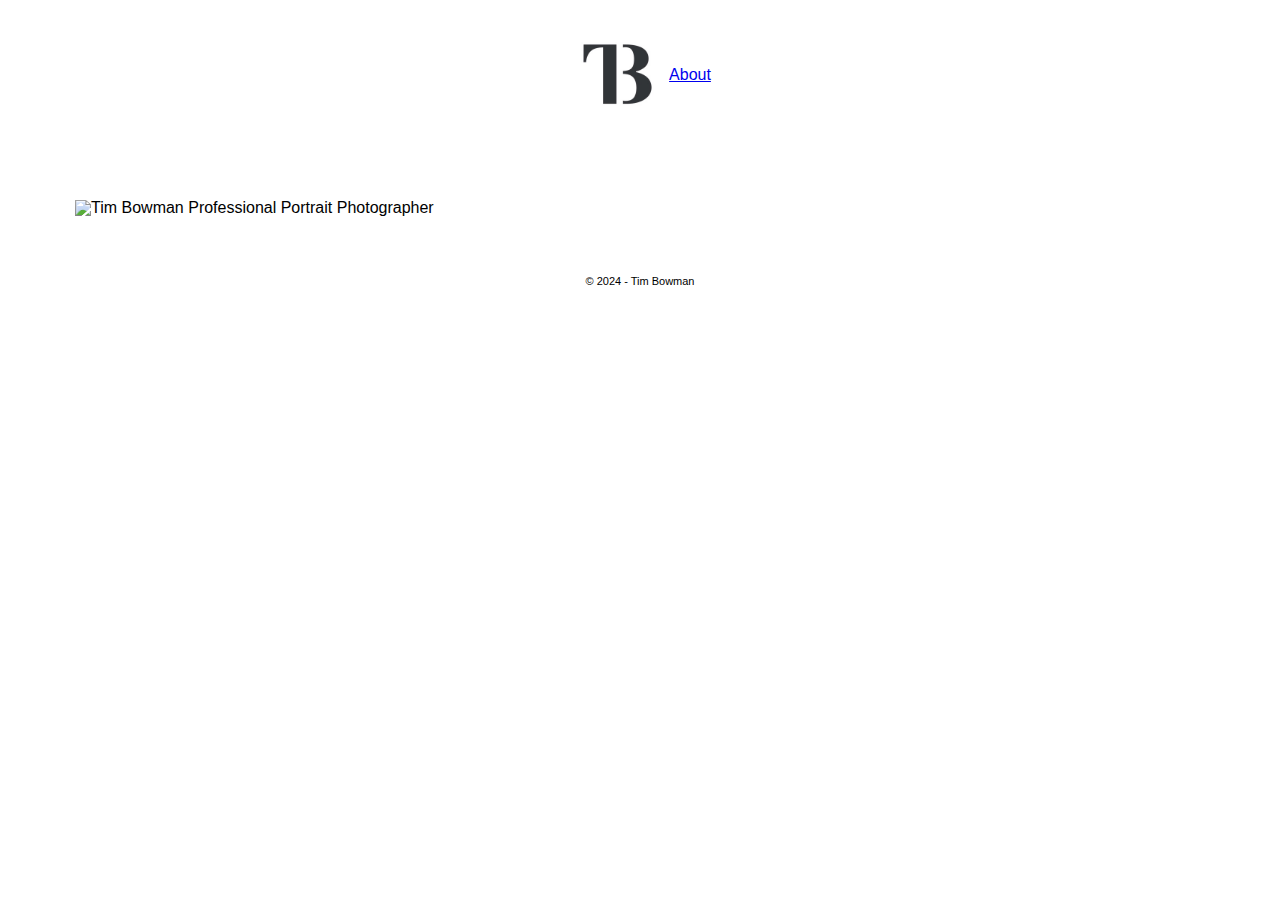
==== about.html @ e60c4559 "about page and nav" ====
<!DOCTYPE html>
<html lang="en">
  <head>
    <meta charset="UTF-8">
    <meta name="viewport" content="width=device-width, initial-scale=1.0">
    <meta http-equiv="X-UA-Compatible" content="ie=edge">
    <title>About - Tim Bowman Professional Portrait Photographer</title>
    <link rel="stylesheet" href="css/style.css">
    <meta name="description" content="Professional portrait photographer working in Australia."/>
    <link rel="canonical" href="https://timbowman.com.au/about" />
  </head>
  <body>
    <div class="container">
        <div id="header"><a href="https://www.timbowman.com.au"><img src="assets/logo.jpeg" class="logo" alt="Tim Bowman Photography" /></a><nav><ul><li><a href="/about">About</a></li></ul></nav></div>
        <div id="content">
            <div class="text"></div>
            <div class="img"><img src="" alt="Tim Bowman Professional Portrait Photographer" /></div>    
        </div>
        <footer><p>&copy; 2024  - Tim Bowman</p></footer>
   
</div>
   
  </body>
</html>
---- css/style.css ----
html, body, div, span, applet, object, iframe,
h1, h2, h3, h4, h5, h6, p, blockquote, pre,
a, abbr, acronym, address, big, cite, code,
del, dfn, em, img, ins, kbd, q, s, samp,
small, strike, strong, sub, sup, tt, var,
b, u, i, center,
dl, dt, dd, ol, ul, li,
fieldset, form, label, legend,
table, caption, tbody, tfoot, thead, tr, th, td,
article, aside, canvas, details, embed, 
figure, figcaption, footer, header, hgroup, 
menu, nav, output, ruby, section, summary,
time, mark, audio, video {
	margin: 0;
	padding: 0;
	border: 0;
	font-size: 100%;
	font: inherit;
	vertical-align: baseline;
}
/* HTML5 display-role reset for older browsers */
article, aside, details, figcaption, figure, 
footer, header, hgroup, menu, nav, section {
	display: block;
}
body {
	line-height: 1;
    font-family: Helvetica,Arial,sans-serif;
}
ol, ul {
	list-style: none;
}
blockquote, q {
	quotes: none;
}
blockquote:before, blockquote:after,
q:before, q:after {
	content: '';
	content: none;
}
table {
	border-collapse: collapse;
	border-spacing: 0;
}
body {
    background-color: #ffffff;
}

.container {
    width: 100vw;
}

#header {
    width: 100%;
    height: 150px;
    display: flex;
    justify-content: center;
    align-items: center;
}

#header .logo {
    width: 100px;
    height: 100px;
}

#content {
    padding: 50px 75px;

}
#content img {
    width: 400px;
}

.grid {
    margin: 0 auto;
}

.grid-item {
    margin-bottom: 5px;
}

footer {
    display: flex;
    justify-content: center;
    align-items: center;
    font-size: 11px;
    padding: 10px 0;
}

@media only screen and (max-width: 600px) {

    .grid {
        max-width: 100%;
        width: 100vw !important;
    }

    #content {
        padding: 50px 5px;
    }

    #content img {
        width: 100%;
    }

}
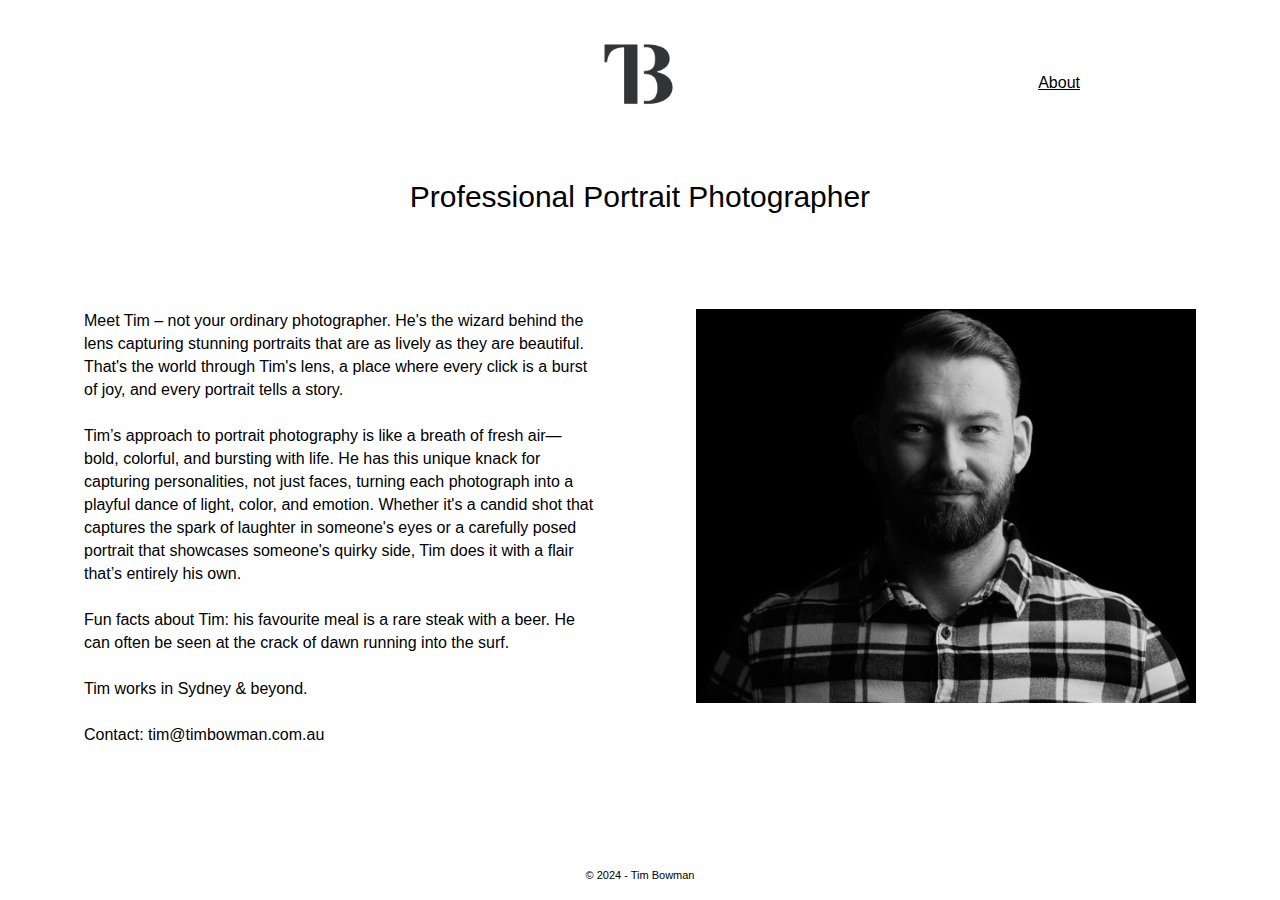
==== commit b7227ad0: "about content and nav styles" ====
--- a/about.html
+++ b/about.html
@@ -12,9 +12,21 @@
   <body>
     <div class="container">
         <div id="header"><a href="https://www.timbowman.com.au"><img src="assets/logo.jpeg" class="logo" alt="Tim Bowman Photography" /></a><nav><ul><li><a href="/about">About</a></li></ul></nav></div>
-        <div id="content">
-            <div class="text"></div>
-            <div class="img"><img src="" alt="Tim Bowman Professional Portrait Photographer" /></div>    
+        <div id="content" class="about-content">
+            <div class="about-title"><h1>Professional Portrait Photographer</h1></div>
+            <div class="break"></div>
+            <div class="text"><p>Meet Tim – not your ordinary photographer. He's the wizard behind the lens capturing stunning portraits that are as lively as they are beautiful. That's the world through Tim's lens, a place where every click is a burst of joy, and every portrait tells a story.
+                <br /><br />
+                Tim’s approach to portrait photography is like a breath of fresh air—bold, colorful, and bursting with life. He has this unique knack for capturing personalities, not just faces, turning each photograph into a playful dance of light, color, and emotion. Whether it's a candid shot that captures the spark of laughter in someone's eyes or a carefully posed portrait that showcases someone's quirky side, Tim does it with a flair that’s entirely his own.
+               
+                <br /><br />
+                Fun facts about Tim: his favourite meal is a rare steak with a beer. He can often be seen at the crack of dawn running into the surf. 
+                <br /><br />
+                Tim works in Sydney & beyond.
+            
+            <br><br>
+        Contact: &#116;&#105;&#109;&#064;&#116;&#105;&#109;&#098;&#111;&#119;&#109;&#097;&#110;&#046;&#099;&#111;&#109;&#046;&#097;&#117;</p></div>
+            <div class="img"><img src="assets/web-tim.jpg" alt="Tim Bowman Professional Portrait Photographer" /></div>    
         </div>
         <footer><p>&copy; 2024  - Tim Bowman</p></footer>
    
--- a/css/style.css
+++ b/css/style.css
@@ -86,7 +86,51 @@
     font-size: 11px;
     padding: 10px 0;
 }
+/* Nav */
+nav {
+    display: block;
+    position: absolute;
+    right: 200px;
+    top: 75px;
+}
+nav li a {
+    color: #000000;
+}
 
+
+/* About */
+.about-content {
+    display: flex;
+    justify-content: center;
+    flex-wrap: wrap;
+    height: calc(100vh - 240px);
+    padding-top: 0px !important;
+}
+.about-title {
+    width: 100vw;
+    display: flex;
+    justify-content: center;
+    align-items: center;
+}
+.about-title h1 {
+    font-size: 30px;
+}
+
+.about-content .text {
+    width: 40vw;
+    padding-right: 100px;
+}
+.about-content .text p {
+    font-size: 16px;
+    line-height: 23px;
+}
+.break {
+    flex-basis: 100%;
+    height: 0;
+  }
+  .about-content .img img {
+    width: 500px !important;
+  }
 @media only screen and (max-width: 600px) {
 
     .grid {
